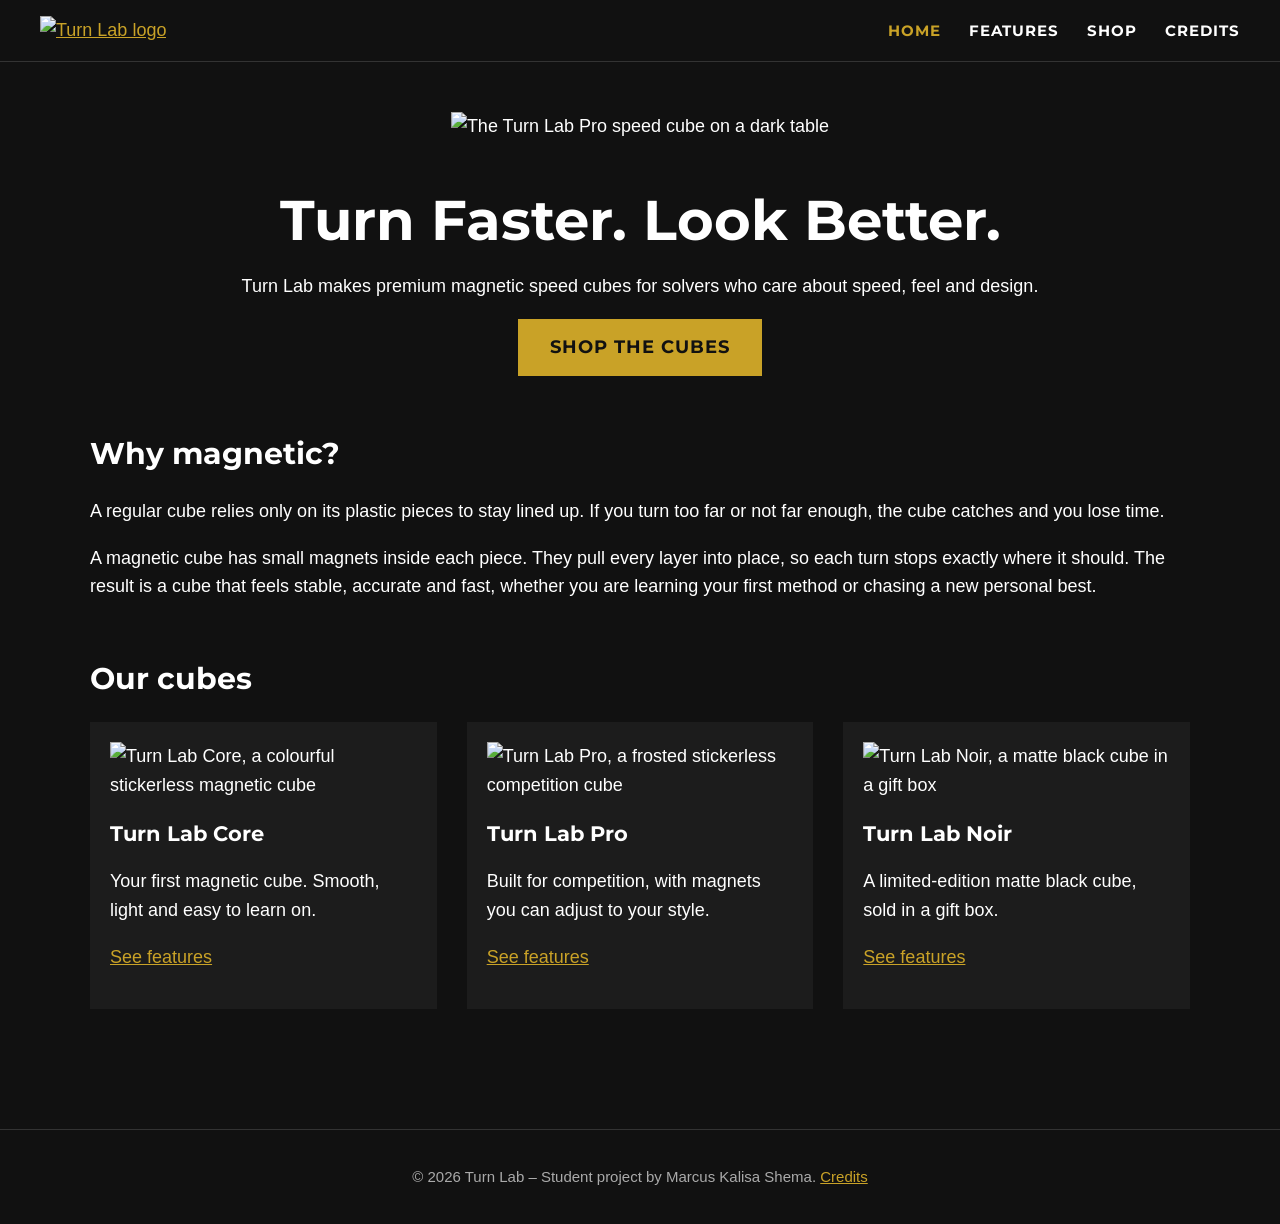
==== index.html @ 8ebc1aed "Add files via upload" ====
<!DOCTYPE html>
<html lang="en">
<head>
  <meta charset="UTF-8">
  <meta name="viewport" content="width=device-width, initial-scale=1.0">
  <title>Turn Lab - Premium Magnetic Speed Cubes</title>
  <link href="https://fonts.googleapis.com/css2?family=Montserrat:wght@700&display=swap" rel="stylesheet">
  <link rel="stylesheet" href="style.css">
</head>
<body>

  <header>
    <a href="index.html"><img src="images/logo.png" alt="Turn Lab logo" class="logo"></a>
    <nav>
      <ul>
        <li><a href="index.html" class="current">Home</a></li>
        <li><a href="features.html">Features</a></li>
        <li><a href="shop.html">Shop</a></li>
        <li><a href="credits.html">Credits</a></li>
      </ul>
    </nav>
  </header>

  <main>

    <section class="hero">
      <img src="images/hero-pro.jpg" alt="The Turn Lab Pro speed cube on a dark table">
      <h1>Turn Faster. Look Better.</h1>
      <p>Turn Lab makes premium magnetic speed cubes for solvers who care about speed, feel and design.</p>
      <p><a href="shop.html" class="button">Shop the cubes</a></p>
    </section>

    <section>
      <h2>Why magnetic?</h2>
      <p>A regular cube relies only on its plastic pieces to stay lined up. If you turn too far or not far enough, the cube catches and you lose time.</p>
      <p>A magnetic cube has small magnets inside each piece. They pull every layer into place, so each turn stops exactly where it should. The result is a cube that feels stable, accurate and fast, whether you are learning your first method or chasing a new personal best.</p>
    </section>

    <section>
      <h2>Our cubes</h2>
      <div class="cards">
        <article class="card">
          <img src="images/core.jpg" alt="Turn Lab Core, a colourful stickerless magnetic cube">
          <h3>Turn Lab Core</h3>
          <p>Your first magnetic cube. Smooth, light and easy to learn on.</p>
          <p><a href="features.html">See features</a></p>
        </article>
        <article class="card">
          <img src="images/pro.jpg" alt="Turn Lab Pro, a frosted stickerless competition cube">
          <h3>Turn Lab Pro</h3>
          <p>Built for competition, with magnets you can adjust to your style.</p>
          <p><a href="features.html">See features</a></p>
        </article>
        <article class="card">
          <img src="images/noir.jpg" alt="Turn Lab Noir, a matte black cube in a gift box">
          <h3>Turn Lab Noir</h3>
          <p>A limited-edition matte black cube, sold in a gift box.</p>
          <p><a href="features.html">See features</a></p>
        </article>
      </div>
    </section>

  </main>

  <footer>
    <p>&copy; 2026 Turn Lab &ndash; Student project by Marcus Kalisa Shema. <a href="credits.html">Credits</a></p>
  </footer>

</body>
</html>
---- style.css ----
/* Turn Lab - style.css
   Colours: black #111111, white #FFFFFF, gold #C9A227
   Fonts: Montserrat (headings), Arial (body) */

body {
  margin: 0;
  background-color: #111111;
  color: #FFFFFF;
  font-family: Arial, Helvetica, sans-serif;
  font-size: 18px;
  line-height: 1.6;
}

h1, h2, h3 {
  font-family: 'Montserrat', Arial, sans-serif;
  font-weight: 700;
  line-height: 1.2;
}

h1 {
  font-size: 44px;
}

h2 {
  font-size: 30px;
  margin-top: 0;
}

a {
  color: #C9A227;
}

img {
  max-width: 100%;
  height: auto;
}

/* Header and menu */

header {
  display: flex;
  justify-content: space-between;
  align-items: center;
  flex-wrap: wrap;
  padding: 16px 40px;
  border-bottom: 1px solid #333333;
}

.logo {
  height: 50px;
  width: auto;
}

nav ul {
  list-style: none;
  margin: 0;
  padding: 0;
  display: flex;
  gap: 28px;
}

nav a {
  color: #FFFFFF;
  text-decoration: none;
  font-family: 'Montserrat', Arial, sans-serif;
  font-weight: 700;
  text-transform: uppercase;
  font-size: 15px;
  letter-spacing: 1px;
}

nav a:hover,
nav a.current {
  color: #C9A227;
}

/* Main content */

main {
  max-width: 1100px;
  margin: 0 auto;
  padding: 20px 40px 60px;
}

section {
  margin: 60px 0;
}

.button {
  display: inline-block;
  background-color: #C9A227;
  color: #111111;
  padding: 14px 32px;
  text-decoration: none;
  font-family: 'Montserrat', Arial, sans-serif;
  font-weight: 700;
  text-transform: uppercase;
  letter-spacing: 1px;
}

.button:hover {
  background-color: #FFFFFF;
}

/* Home page hero */

.hero {
  text-align: center;
  margin-top: 30px;
}

.hero img {
  width: 100%;
}

.hero h1 {
  font-size: 56px;
  margin-bottom: 10px;
}

/* Product cards (Home and Shop) */

.cards {
  display: flex;
  gap: 30px;
  flex-wrap: wrap;
}

.card {
  flex: 1;
  min-width: 250px;
  background-color: #1C1C1C;
  padding: 20px;
}

.card img {
  width: 100%;
}

.price {
  color: #C9A227;
  font-weight: bold;
  font-size: 22px;
}

/* Features page */

.feature {
  display: flex;
  gap: 40px;
  align-items: center;
}

.feature img {
  width: 40%;
}

/* Comparison table */

table {
  width: 100%;
  border-collapse: collapse;
  margin-bottom: 30px;
}

th, td {
  border: 1px solid #333333;
  padding: 12px;
  text-align: left;
}

th {
  background-color: #C9A227;
  color: #111111;
  font-family: 'Montserrat', Arial, sans-serif;
}

/* Videos */

.videos {
  display: flex;
  gap: 30px;
  flex-wrap: wrap;
}

.videos figure {
  flex: 1;
  min-width: 300px;
  margin: 0;
}

.videos iframe {
  width: 100%;
  height: 300px;
  border: none;
}

/* Footer */

footer {
  border-top: 1px solid #333333;
  padding: 20px 40px;
  text-align: center;
  font-size: 15px;
  color: #AAAAAA;
}

/* Small screens */

@media (max-width: 700px) {
  header, main {
    padding-left: 16px;
    padding-right: 16px;
  }
  .feature {
    flex-direction: column;
  }
  .feature img {
    width: 100%;
  }
  .hero h1 {
    font-size: 38px;
  }
  nav ul {
    gap: 18px;
  }
  table {
    font-size: 14px;
  }
  th, td {
    padding: 6px;
  }
}
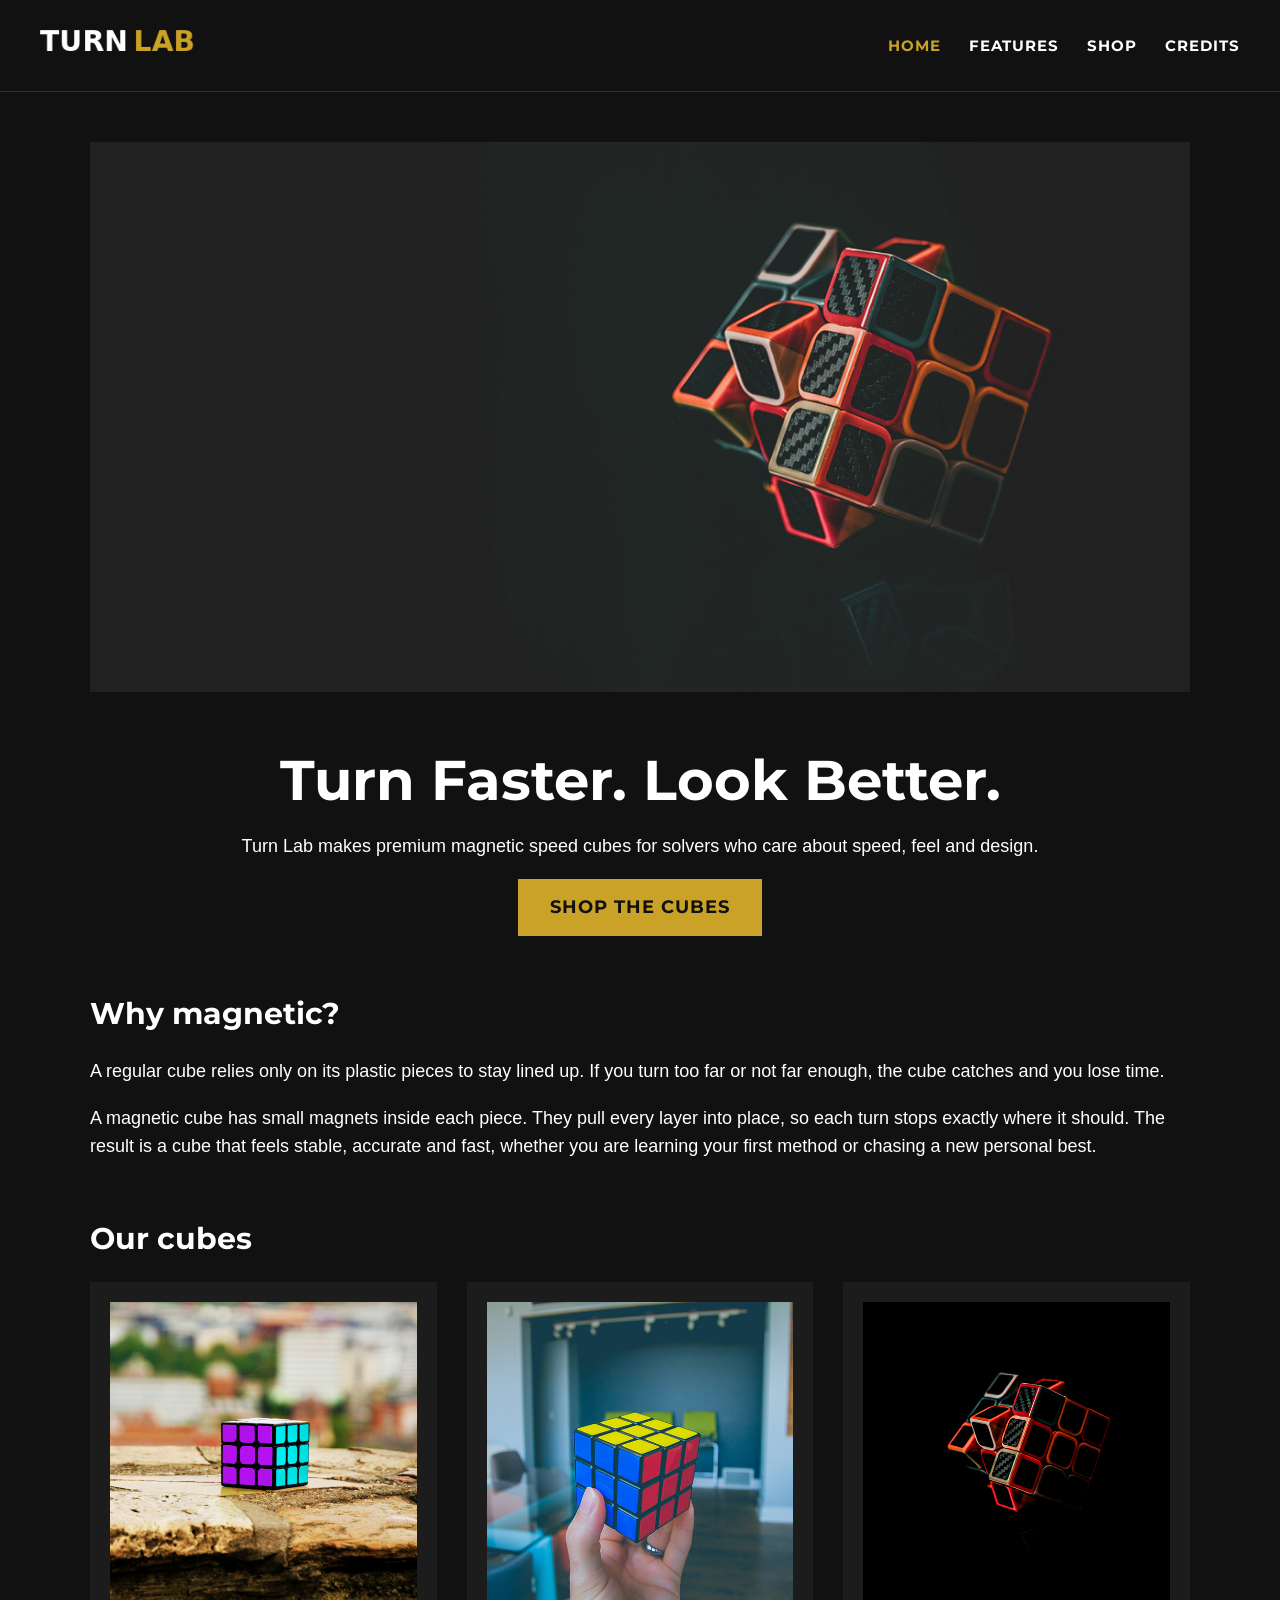
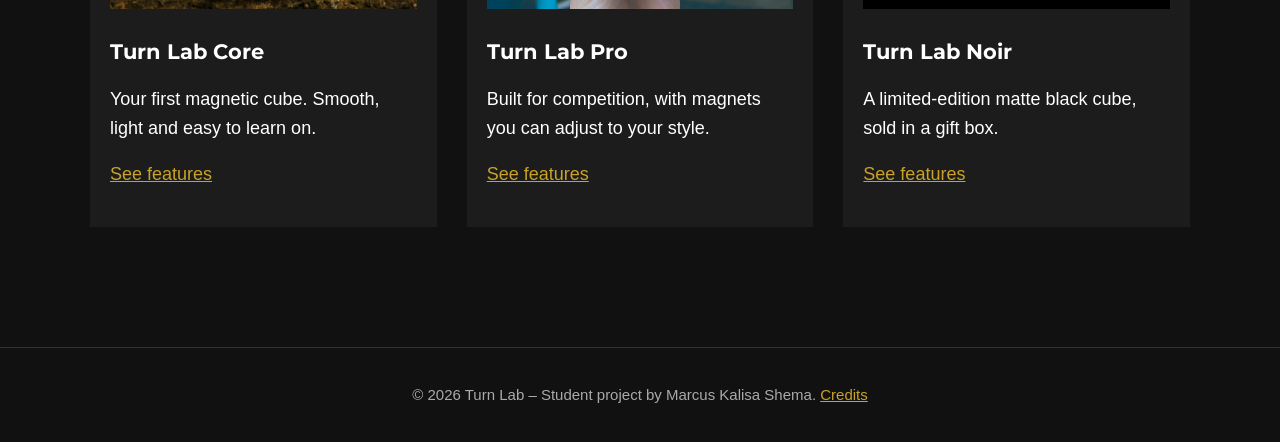
==== commit 3952a949: "Add files via upload" ====
--- a/index.html
+++ b/index.html
@@ -10,7 +10,7 @@
 <body>
 
   <header>
-    <a href="index.html"><img src="images/logo.png" alt="Turn Lab logo" class="logo"></a>
+    <a href="index.html"><img src="logo.png" alt="Turn Lab logo" class="logo"></a>
     <nav>
       <ul>
         <li><a href="index.html" class="current">Home</a></li>
@@ -24,7 +24,7 @@
   <main>
 
     <section class="hero">
-      <img src="images/hero-pro.jpg" alt="The Turn Lab Pro speed cube on a dark table">
+      <img src="hero-pro.jpg" alt="The Turn Lab Pro speed cube on a dark table">
       <h1>Turn Faster. Look Better.</h1>
       <p>Turn Lab makes premium magnetic speed cubes for solvers who care about speed, feel and design.</p>
       <p><a href="shop.html" class="button">Shop the cubes</a></p>
@@ -40,19 +40,19 @@
       <h2>Our cubes</h2>
       <div class="cards">
         <article class="card">
-          <img src="images/core.jpg" alt="Turn Lab Core, a colourful stickerless magnetic cube">
+          <img src="core.jpg" alt="Turn Lab Core, a colourful stickerless magnetic cube">
           <h3>Turn Lab Core</h3>
           <p>Your first magnetic cube. Smooth, light and easy to learn on.</p>
           <p><a href="features.html">See features</a></p>
         </article>
         <article class="card">
-          <img src="images/pro.jpg" alt="Turn Lab Pro, a frosted stickerless competition cube">
+          <img src="pro.jpg" alt="Turn Lab Pro, a frosted stickerless competition cube">
           <h3>Turn Lab Pro</h3>
           <p>Built for competition, with magnets you can adjust to your style.</p>
           <p><a href="features.html">See features</a></p>
         </article>
         <article class="card">
-          <img src="images/noir.jpg" alt="Turn Lab Noir, a matte black cube in a gift box">
+          <img src="noir.jpg" alt="Turn Lab Noir, a matte black cube in a gift box">
           <h3>Turn Lab Noir</h3>
           <p>A limited-edition matte black cube, sold in a gift box.</p>
           <p><a href="features.html">See features</a></p>
